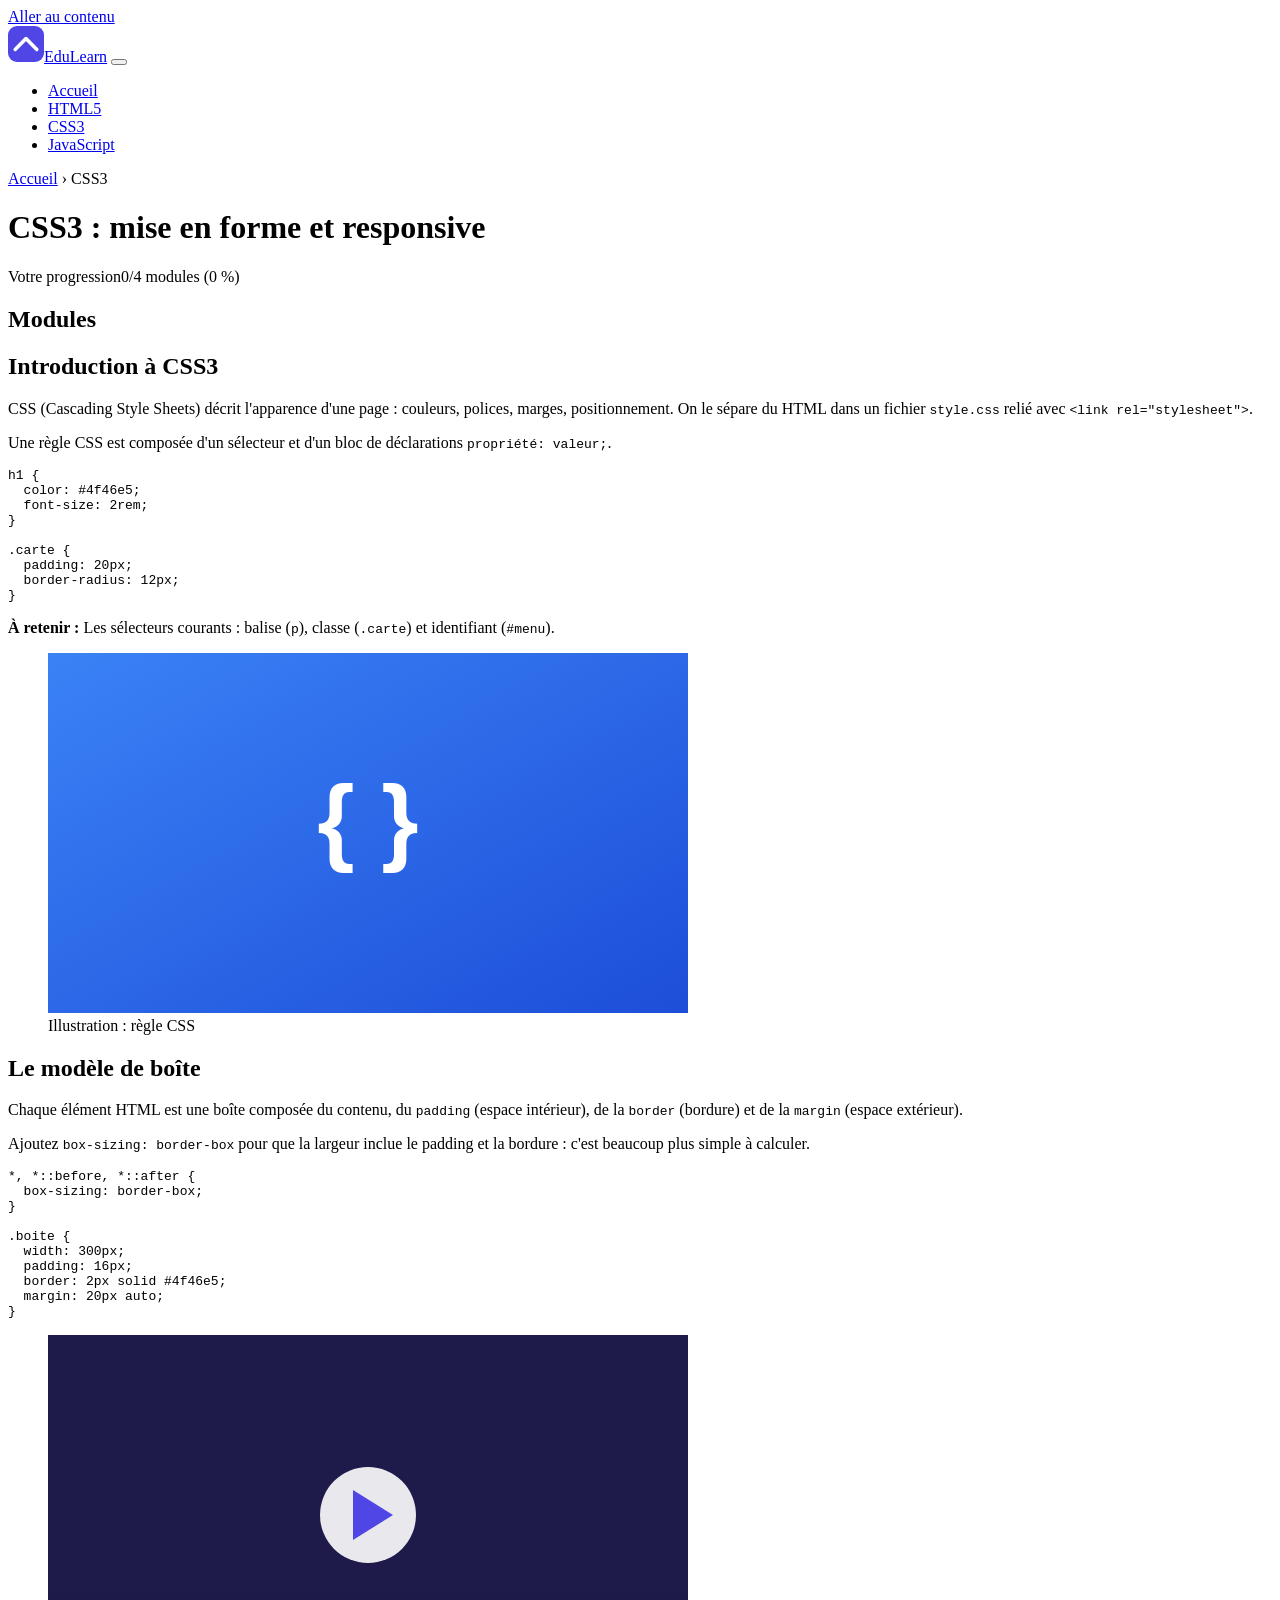
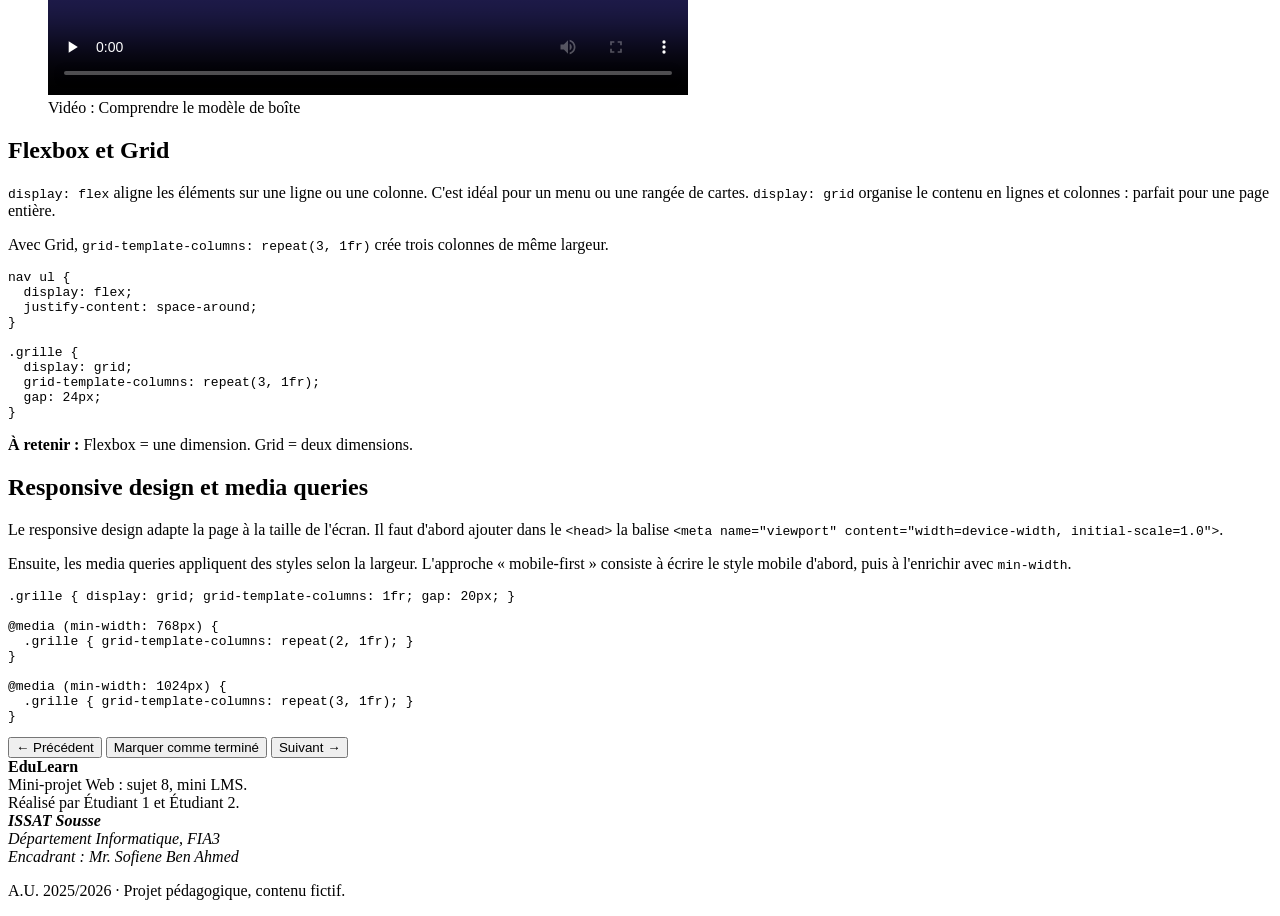
==== pages/cours-css.html @ ec762159 "Add files via upload" ====
<!DOCTYPE html>
<html lang="fr">
<head>
  <meta charset="UTF-8">
  <meta name="viewport" content="width=device-width, initial-scale=1.0">
  <meta name="description" content="Cours CSS3 : sélecteurs, Flexbox, Grid et media queries.">
  <title>CSS3 : mise en forme et responsive - EduLearn</title>
  <link rel="icon" href="../images/logo.svg" type="image/svg+xml">
  <link rel="preconnect" href="https://fonts.googleapis.com">
  <link rel="preconnect" href="https://fonts.gstatic.com" crossorigin>
  <link href="https://fonts.googleapis.com/css2?family=Poppins:wght@400;500;600;700&amp;display=swap" rel="stylesheet">
  <link rel="stylesheet" href="../style.css">
</head>
<body data-course-page="css">
  <a class="skip-link" href="#contenu">Aller au contenu</a>
  <div class="reading-progress" id="reading-progress" aria-hidden="true"></div>

  <header class="site-header">
    <div class="container header-inner">
      <a class="brand" href="../index.html"><img src="../images/logo.svg" alt="" width="36" height="36">EduLearn</a>
      <button class="burger" type="button" aria-label="Ouvrir le menu" aria-expanded="false" aria-controls="main-nav">
        <span></span><span></span><span></span>
      </button>
      <nav class="main-nav" id="main-nav" aria-label="Navigation principale">
        <ul>
          <li><a href="../index.html">Accueil</a></li>
          <li><a href="cours-html.html">HTML5</a></li>
          <li><a href="cours-css.html" aria-current="page">CSS3</a></li>
          <li><a href="cours-js.html">JavaScript</a></li>
        </ul>
      </nav>
    </div>
  </header>

  <div class="course-header">
    <div class="container">
      <p class="breadcrumb"><a href="../index.html">Accueil</a> › CSS3</p>
      <h1>CSS3 : mise en forme et responsive</h1>
      <div class="progress">
        <div class="progress-label"><span>Votre progression</span><span id="course-pct">0/4 modules (0 %)</span></div>
        <div class="progress-track" id="course-track" role="progressbar" aria-label="Progression du cours" aria-valuemin="0" aria-valuemax="100" aria-valuenow="0"><div class="progress-fill" id="course-fill"></div></div>
      </div>
    </div>
  </div>

  <main id="contenu" class="container course-layout">
    <aside class="module-list" aria-label="Modules du cours">
      <h2>Modules</h2>
      <ol id="module-list"></ol>
    </aside>

    <article class="module-content">
<section class="module" id="module-1" aria-labelledby="titre-1">
  <h2 id="titre-1">Introduction à CSS3</h2>
  <p>CSS (Cascading Style Sheets) décrit l'apparence d'une page : couleurs, polices, marges, positionnement. On le sépare du HTML dans un fichier <code>style.css</code> relié avec <code>&lt;link rel="stylesheet"&gt;</code>.</p>
  <p>Une règle CSS est composée d'un sélecteur et d'un bloc de déclarations <code>propriété: valeur;</code>.</p>
  <pre><code>h1 {
  color: #4f46e5;
  font-size: 2rem;
}

.carte {
  padding: 20px;
  border-radius: 12px;
}</code></pre>
  <p class="note"><strong>À retenir :</strong> Les sélecteurs courants : balise (<code>p</code>), classe (<code>.carte</code>) et identifiant (<code>#menu</code>).</p>
  <figure><img src="../images/css.svg" alt="Illustration : règle CSS" width="640" height="360" loading="lazy"><figcaption>Illustration : règle CSS</figcaption></figure>
</section>

<section class="module" id="module-2" aria-labelledby="titre-2">
  <h2 id="titre-2">Le modèle de boîte</h2>
  <p>Chaque élément HTML est une boîte composée du contenu, du <code>padding</code> (espace intérieur), de la <code>border</code> (bordure) et de la <code>margin</code> (espace extérieur).</p>
  <p>Ajoutez <code>box-sizing: border-box</code> pour que la largeur inclue le padding et la bordure : c'est beaucoup plus simple à calculer.</p>
  <pre><code>*, *::before, *::after {
  box-sizing: border-box;
}

.boite {
  width: 300px;
  padding: 16px;
  border: 2px solid #4f46e5;
  margin: 20px auto;
}</code></pre>
  <figure>
    <video controls preload="none" poster="../images/video-poster.svg" aria-label="Comprendre le modèle de boîte">
      <source src="../videos/css-boite.mp4" type="video/mp4">
      <span class="video-fallback">Votre navigateur ne peut pas lire cette vidéo.</span>
    </video>
    <figcaption>Vidéo : Comprendre le modèle de boîte</figcaption>
  </figure>
</section>

<section class="module" id="module-3" aria-labelledby="titre-3">
  <h2 id="titre-3">Flexbox et Grid</h2>
  <p><code>display: flex</code> aligne les éléments sur une ligne ou une colonne. C'est idéal pour un menu ou une rangée de cartes. <code>display: grid</code> organise le contenu en lignes et colonnes : parfait pour une page entière.</p>
  <p>Avec Grid, <code>grid-template-columns: repeat(3, 1fr)</code> crée trois colonnes de même largeur.</p>
  <pre><code>nav ul {
  display: flex;
  justify-content: space-around;
}

.grille {
  display: grid;
  grid-template-columns: repeat(3, 1fr);
  gap: 24px;
}</code></pre>
  <p class="note"><strong>À retenir :</strong> Flexbox = une dimension. Grid = deux dimensions.</p>
</section>

<section class="module" id="module-4" aria-labelledby="titre-4">
  <h2 id="titre-4">Responsive design et media queries</h2>
  <p>Le responsive design adapte la page à la taille de l'écran. Il faut d'abord ajouter dans le <code>&lt;head&gt;</code> la balise <code>&lt;meta name="viewport" content="width=device-width, initial-scale=1.0"&gt;</code>.</p>
  <p>Ensuite, les media queries appliquent des styles selon la largeur. L'approche « mobile-first » consiste à écrire le style mobile d'abord, puis à l'enrichir avec <code>min-width</code>.</p>
  <pre><code>.grille { display: grid; grid-template-columns: 1fr; gap: 20px; }

@media (min-width: 768px) {
  .grille { grid-template-columns: repeat(2, 1fr); }
}

@media (min-width: 1024px) {
  .grille { grid-template-columns: repeat(3, 1fr); }
}</code></pre>
</section>

      <div class="module-nav">
        <button class="btn btn-outline" type="button" id="btn-prev">← Précédent</button>
        <button class="btn" type="button" id="btn-done">Marquer comme terminé</button>
        <button class="btn btn-outline" type="button" id="btn-next">Suivant →</button>
      </div>
    </article>
  </main>

  <footer class="site-footer">
    <div class="container">
      <div class="footer-inner">
        <div><strong>EduLearn</strong><br>Mini-projet Web : sujet 8, mini LMS.<br>Réalisé par Étudiant 1 et Étudiant 2.</div>
        <address><strong>ISSAT Sousse</strong><br>Département Informatique, FIA3<br>Encadrant : Mr. Sofiene Ben Ahmed</address>
      </div>
      <p class="footer-copy">A.U. 2025/2026 · Projet pédagogique, contenu fictif.</p>
    </div>
  </footer>

  <script src="../script.js"></script>
</body>
</html>
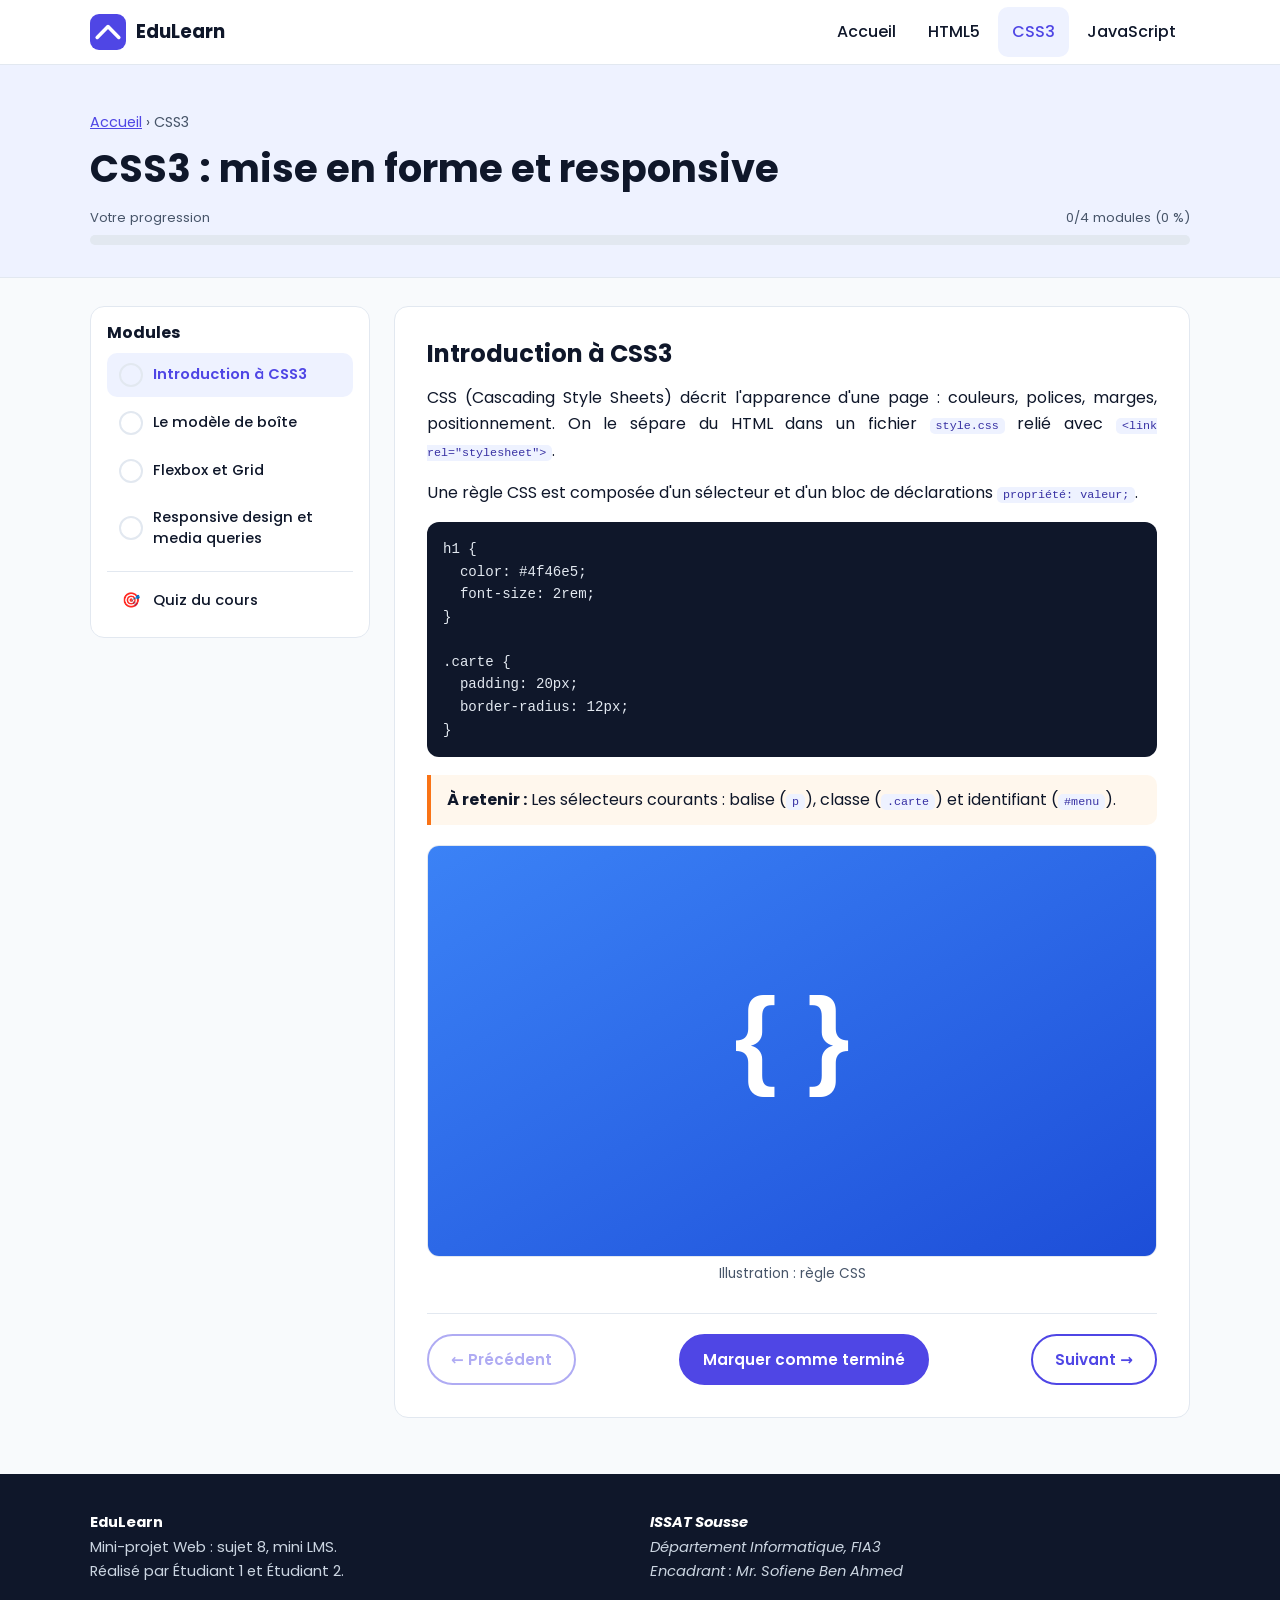
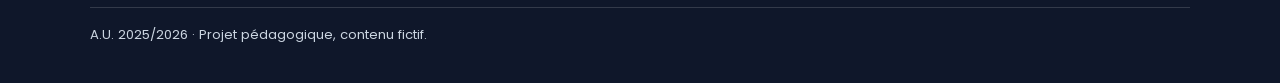
==== commit 89bb71fd: "Update cours-css.html" ====
--- a/pages/cours-css.html
+++ b/pages/cours-css.html
@@ -50,6 +50,9 @@
     </aside>
 
     <article class="module-content">
+      <!-- CORRECTION ICI : Ajout du titre masqué pour le validateur -->
+      <h2 class="sr-only">Contenu du cours CSS3</h2>
+
 <section class="module" id="module-1" aria-labelledby="titre-1">
   <h2 id="titre-1">Introduction à CSS3</h2>
   <p>CSS (Cascading Style Sheets) décrit l'apparence d'une page : couleurs, polices, marges, positionnement. On le sépare du HTML dans un fichier <code>style.css</code> relié avec <code>&lt;link rel="stylesheet"&gt;</code>.</p>
--- a/style.css
+++ b/style.css
@@ -0,0 +1,308 @@
+/* =========================================================
+   Mini LMS - EduLearn
+   Mini-projet Web FIA3 - ISSAT Sousse - A.U. 2025/2026
+   Approche mobile-first : styles de base = mobile,
+   puis media queries pour tablette (768px) et desktop (1024px)
+   ========================================================= */
+
+/* ---------- 1. Variables (charte graphique) ---------- */
+:root {
+  --primary: #4f46e5;
+  --primary-dark: #3730a3;
+  --primary-soft: #eef2ff;
+  --accent: #f97316;
+  --success: #16a34a;
+  --bg: #f8fafc;
+  --surface: #ffffff;
+  --text: #0f172a;
+  --muted: #475569;
+  --line: #e2e8f0;
+  --radius: 14px;
+  --shadow: 0 4px 16px rgba(15, 23, 42, .08);
+  --header-h: 64px;
+}
+
+/* ---------- 2. Base ---------- */
+*, *::before, *::after { box-sizing: border-box; }
+html { scroll-behavior: smooth; scroll-padding-top: calc(var(--header-h) + 16px); }
+body {
+  margin: 0;
+  font-family: "Poppins", system-ui, -apple-system, "Segoe UI", sans-serif;
+  background: var(--bg);
+  color: var(--text);
+  line-height: 1.65;
+}
+img, video { max-width: 100%; height: auto; display: block; }
+a { color: var(--primary); }
+h1, h2, h3 { line-height: 1.25; margin: 0 0 .6em; }
+:focus-visible { outline: 3px solid var(--accent); outline-offset: 3px; border-radius: 4px; }
+.container { width: min(100% - 32px, 1100px); margin-inline: auto; }
+.sr-only {
+  position: absolute; width: 1px; height: 1px; overflow: hidden;
+  clip: rect(0 0 0 0); white-space: nowrap;
+}
+.skip-link {
+  position: absolute; left: 8px; top: -60px; z-index: 200;
+  background: var(--primary); color: #fff; padding: 8px 14px; border-radius: 8px;
+}
+.skip-link:focus { top: 8px; }
+
+/* ---------- 3. Barre de progression de lecture (haut de page) ---------- */
+.reading-progress {
+  position: fixed; top: 0; left: 0; z-index: 150;
+  height: 4px; width: 100%;
+  background: linear-gradient(90deg, var(--accent), var(--primary));
+  transform: scaleX(0); transform-origin: 0 50%;
+}
+
+/* ---------- 4. En-tête + menu burger ---------- */
+.site-header {
+  position: sticky; top: 0; z-index: 100;
+  background: var(--surface);
+  border-bottom: 1px solid var(--line);
+}
+.header-inner {
+  display: flex; align-items: center; justify-content: space-between;
+  height: var(--header-h);
+}
+.brand {
+  display: flex; align-items: center; gap: 10px;
+  font-weight: 700; font-size: 1.15rem; color: var(--text); text-decoration: none;
+}
+.brand img { width: 36px; height: 36px; }
+
+.burger {
+  display: inline-flex; flex-direction: column; justify-content: center; gap: 5px;
+  width: 44px; height: 44px; padding: 10px;
+  background: transparent; border: 1px solid var(--line); border-radius: 10px;
+  cursor: pointer;
+}
+.burger span {
+  display: block; height: 3px; width: 100%;
+  background: var(--text); border-radius: 2px;
+  transition: transform .3s, opacity .3s;
+}
+.burger[aria-expanded="true"] span:nth-child(1) { transform: translateY(8px) rotate(45deg); }
+.burger[aria-expanded="true"] span:nth-child(2) { opacity: 0; }
+.burger[aria-expanded="true"] span:nth-child(3) { transform: translateY(-8px) rotate(-45deg); }
+
+.main-nav {
+  position: absolute; top: var(--header-h); left: 0; right: 0;
+  background: var(--surface); border-bottom: 1px solid var(--line);
+  box-shadow: var(--shadow);
+  max-height: 0; overflow: hidden;
+  transition: max-height .35s ease;
+}
+.main-nav.open { max-height: 360px; }
+.main-nav ul { list-style: none; margin: 0; padding: 8px 16px 16px; display: grid; gap: 4px; }
+.main-nav a {
+  display: block; padding: 12px 14px; border-radius: 10px;
+  color: var(--text); text-decoration: none; font-weight: 500;
+}
+.main-nav a:hover, .main-nav a[aria-current="page"] { background: var(--primary-soft); color: var(--primary); }
+
+/* ---------- 5. Boutons ---------- */
+.btn {
+  display: inline-flex; align-items: center; justify-content: center; gap: 8px;
+  padding: 12px 22px; border: 2px solid var(--primary); border-radius: 999px;
+  background: var(--primary); color: #fff;
+  font: 600 .95rem "Poppins", system-ui, sans-serif;
+  text-decoration: none; cursor: pointer;
+  transition: transform .2s, background .2s, box-shadow .2s;
+}
+.btn:hover { background: var(--primary-dark); border-color: var(--primary-dark); transform: translateY(-2px); box-shadow: var(--shadow); }
+.btn-outline { background: transparent; color: var(--primary); }
+.btn-outline:hover { color: #fff; }
+.btn[disabled] { opacity: .45; cursor: not-allowed; transform: none; box-shadow: none; }
+.btn-success { background: var(--success); border-color: var(--success); }
+.btn-success:hover { background: #15803d; border-color: #15803d; }
+
+/* ---------- 6. Hero (accueil) ---------- */
+.hero {
+  background: linear-gradient(135deg, var(--primary) 0%, #7c3aed 100%);
+  color: #fff; padding: 56px 0 64px;
+}
+.hero-inner { display: grid; gap: 28px; align-items: center; }
+.hero h1 { font-size: clamp(1.9rem, 6vw, 3rem); }
+.hero p { max-width: 52ch; opacity: .92; }
+.hero-actions { display: flex; flex-wrap: wrap; gap: 12px; margin-top: 20px; }
+.hero .btn { background: #fff; color: var(--primary); border-color: #fff; }
+.hero .btn-outline { background: transparent; color: #fff; }
+.hero .btn-outline:hover { background: rgba(255,255,255,.18); }
+.stats { display: flex; flex-wrap: wrap; gap: 12px; margin-top: 24px; padding: 0; list-style: none; }
+.stats li { background: rgba(255,255,255,.16); padding: 8px 16px; border-radius: 999px; font-size: .9rem; }
+.hero-card {
+  background: rgba(255,255,255,.14); border: 1px solid rgba(255,255,255,.3);
+  border-radius: var(--radius); padding: 22px;
+}
+.hero-card h2 { font-size: 1.1rem; }
+
+/* ---------- 7. Sections ---------- */
+.section { padding: 56px 0; }
+.section-title { text-align: center; margin-bottom: 32px; }
+.section-title p { color: var(--muted); margin: 0 auto; max-width: 60ch; }
+
+/* ---------- 8. Grille des cours (CSS Grid) : 1 / 2 / 3 colonnes ---------- */
+.course-grid { display: grid; grid-template-columns: 1fr; gap: 24px; }
+.card {
+  display: flex; flex-direction: column;
+  background: var(--surface); border: 1px solid var(--line);
+  border-radius: var(--radius); overflow: hidden; box-shadow: var(--shadow);
+  transition: transform .25s, box-shadow .25s;
+}
+.card:hover { transform: translateY(-6px); box-shadow: 0 12px 28px rgba(15, 23, 42, .14); }
+.card img { width: 100%; aspect-ratio: 16 / 9; object-fit: cover; }
+.card-body { display: flex; flex-direction: column; gap: 10px; padding: 20px; flex: 1; }
+.card-body h3 { margin: 0; font-size: 1.2rem; }
+.card-body p { margin: 0; color: var(--muted); font-size: .95rem; }
+.tag {
+  align-self: flex-start; padding: 2px 12px; border-radius: 999px;
+  background: var(--primary-soft); color: var(--primary); font-size: .78rem; font-weight: 600;
+}
+.card-body .btn { margin-top: auto; align-self: flex-start; }
+
+/* Barre de progression d'un cours */
+.progress { margin-top: 4px; }
+.progress-label { display: flex; justify-content: space-between; font-size: .82rem; color: var(--muted); margin-bottom: 6px; }
+.progress-track { height: 10px; background: var(--line); border-radius: 999px; overflow: hidden; }
+.progress-fill {
+  height: 100%; width: 0; border-radius: 999px;
+  background: linear-gradient(90deg, var(--success), #4ade80);
+  transition: width .5s ease;
+}
+
+/* ---------- 9. Pourquoi nous (flexbox) ---------- */
+.features { display: flex; flex-direction: column; gap: 20px; }
+.feature {
+  flex: 1; background: var(--surface); border: 1px solid var(--line);
+  border-radius: var(--radius); padding: 24px; text-align: center;
+}
+.feature .icon { font-size: 2rem; }
+.feature h3 { font-size: 1.05rem; margin-top: 8px; }
+.feature p { color: var(--muted); margin: 0; font-size: .95rem; }
+
+/* ---------- 10. Page de cours ---------- */
+.course-header { background: var(--primary-soft); padding: 32px 0; border-bottom: 1px solid var(--line); }
+.breadcrumb { font-size: .9rem; color: var(--muted); margin-bottom: 10px; }
+.course-header h1 { font-size: clamp(1.6rem, 5vw, 2.4rem); margin-bottom: 14px; }
+
+.course-layout { display: grid; grid-template-columns: 1fr; gap: 24px; padding: 28px 0 56px; }
+
+.module-list {
+  background: var(--surface); border: 1px solid var(--line);
+  border-radius: var(--radius); padding: 16px; align-self: start;
+}
+.module-list h2 { font-size: 1rem; margin-bottom: 10px; }
+.module-list ol { list-style: none; margin: 0; padding: 0; display: grid; gap: 4px; }
+.module-list button {
+  width: 100%; display: flex; align-items: center; gap: 10px; text-align: left;
+  padding: 10px 12px; border: 0; border-radius: 10px; background: transparent;
+  font: 500 .92rem "Poppins", system-ui, sans-serif; color: var(--text); cursor: pointer;
+}
+.module-list button:hover { background: var(--primary-soft); }
+.module-list button[aria-current="step"] { background: var(--primary-soft); color: var(--primary); font-weight: 600; }
+.module-list .check {
+  flex: none; width: 24px; height: 24px; display: grid; place-items: center;
+  border: 2px solid var(--line); border-radius: 50%; font-size: .75rem; color: transparent;
+}
+.module-list li.done .check { background: var(--success); border-color: var(--success); color: #fff; }
+
+.module-content {
+  background: var(--surface); border: 1px solid var(--line);
+  border-radius: var(--radius); padding: 22px; min-width: 0;
+}
+.module { display: none; animation: apparition .4s ease; }
+.module.active { display: block; }
+@keyframes apparition { from { opacity: 0; transform: translateY(10px); } to { opacity: 1; transform: none; } }
+.module h2 { font-size: 1.5rem; }
+.module p { text-align: justify; }
+.module figure { margin: 20px 0; }
+.module figure img, .module video { width: 100%; border-radius: 12px; border: 1px solid var(--line); }
+.module figcaption { margin-top: 6px; font-size: .85rem; color: var(--muted); text-align: center; }
+.module pre {
+  background: #0f172a; color: #e2e8f0; padding: 16px; border-radius: 12px;
+  overflow-x: auto; font-size: .88rem; line-height: 1.6;
+}
+.module code:not(pre code) { background: var(--primary-soft); color: var(--primary-dark); padding: 1px 6px; border-radius: 5px; font-size: .9em; }
+.note {
+  margin: 18px 0; padding: 12px 16px; border-left: 4px solid var(--accent);
+  background: #fff7ed; border-radius: 0 10px 10px 0;
+}
+.video-fallback { color: var(--muted); font-size: .9rem; }
+
+.module-nav {
+  display: flex; flex-wrap: wrap; gap: 12px; justify-content: space-between;
+  margin-top: 28px; padding-top: 20px; border-top: 1px solid var(--line);
+}
+
+/* ---------- 11. Pied de page ---------- */
+.site-footer { background: #0f172a; color: #cbd5e1; padding: 36px 0 24px; font-size: .92rem; }
+.footer-inner { display: grid; gap: 20px; }
+.site-footer strong { color: #fff; }
+.site-footer a { color: #a5b4fc; }
+.footer-copy { margin-top: 24px; padding-top: 16px; border-top: 1px solid rgba(255,255,255,.15); font-size: .82rem; }
+
+/* =========================================================
+   TABLETTE : >= 768px
+   ========================================================= */
+@media (min-width: 768px) {
+  .hero-inner { grid-template-columns: 1.3fr 1fr; }
+  .course-grid { grid-template-columns: repeat(2, 1fr); }
+  .features { flex-direction: row; }
+  .footer-inner { grid-template-columns: 1fr 1fr; }
+  .module-content { padding: 32px; }
+}
+
+/* =========================================================
+   DESKTOP : >= 1024px (menu burger remplacé par menu horizontal)
+   ========================================================= */
+@media (min-width: 1024px) {
+  .burger { display: none; }
+  .main-nav { position: static; max-height: none; overflow: visible; border: 0; box-shadow: none; background: transparent; }
+  .main-nav ul { display: flex; padding: 0; gap: 4px; }
+  .course-grid { grid-template-columns: repeat(3, 1fr); }
+  .course-layout { grid-template-columns: 280px 1fr; }
+  .module-list { position: sticky; top: calc(var(--header-h) + 16px); }
+}
+
+/* ---------- Accessibilité : mouvement réduit ---------- */
+@media (prefers-reduced-motion: reduce) {
+  html { scroll-behavior: auto; }
+  *, *::before, *::after { animation: none !important; transition: none !important; }
+}
+
+/* ---------- Impression ---------- */
+@media print {
+  .site-header, .module-nav, .reading-progress, .site-footer { display: none; }
+  .module { display: block !important; }
+}
+
+/* =========================================================
+   12. Quiz interactif (ajouté pour le sujet 8)
+   ========================================================= */
+.module-list li.quiz-sep { margin-top: 8px; padding-top: 8px; border-top: 1px solid var(--line); }
+.module-list .quiz-ico { flex: none; width: 24px; text-align: center; }
+.quiz-panel p { text-align: left; }
+.quiz-meta { color: var(--muted); font-size: .9rem; margin: 0 0 8px; }
+.quiz-question { font-weight: 600; font-size: 1.1rem; margin: 20px 0 14px; }
+.quiz-options { list-style: none; margin: 0; padding: 0; display: grid; gap: 10px; }
+.quiz-option {
+  width: 100%; text-align: left; padding: 12px 16px;
+  border: 2px solid var(--line); border-radius: 12px; background: var(--surface);
+  font: 500 .95rem "Poppins", system-ui, sans-serif; color: var(--text);
+  cursor: pointer; transition: border-color .2s, background .2s;
+}
+.quiz-option:hover:not(:disabled) { border-color: var(--primary); background: var(--primary-soft); }
+.quiz-option:disabled { cursor: default; }
+.quiz-option.ok { border-color: var(--success); background: #f0fdf4; }
+.quiz-option.ko { border-color: #dc2626; background: #fef2f2; }
+.quiz-feedback { margin-top: 16px; padding: 12px 16px; border-radius: 10px; font-size: .95rem; }
+.quiz-feedback:empty { display: none; }
+.quiz-feedback.ok { background: #f0fdf4; border-left: 4px solid var(--success); }
+.quiz-feedback.ko { background: #fef2f2; border-left: 4px solid #dc2626; }
+.quiz-actions { margin-top: 18px; display: flex; flex-wrap: wrap; gap: 12px; }
+.quiz-score { font-size: 2.4rem; font-weight: 700; color: var(--primary); margin: 8px 0; }
+
+@media print {
+  .quiz-panel { display: none !important; }
+}
